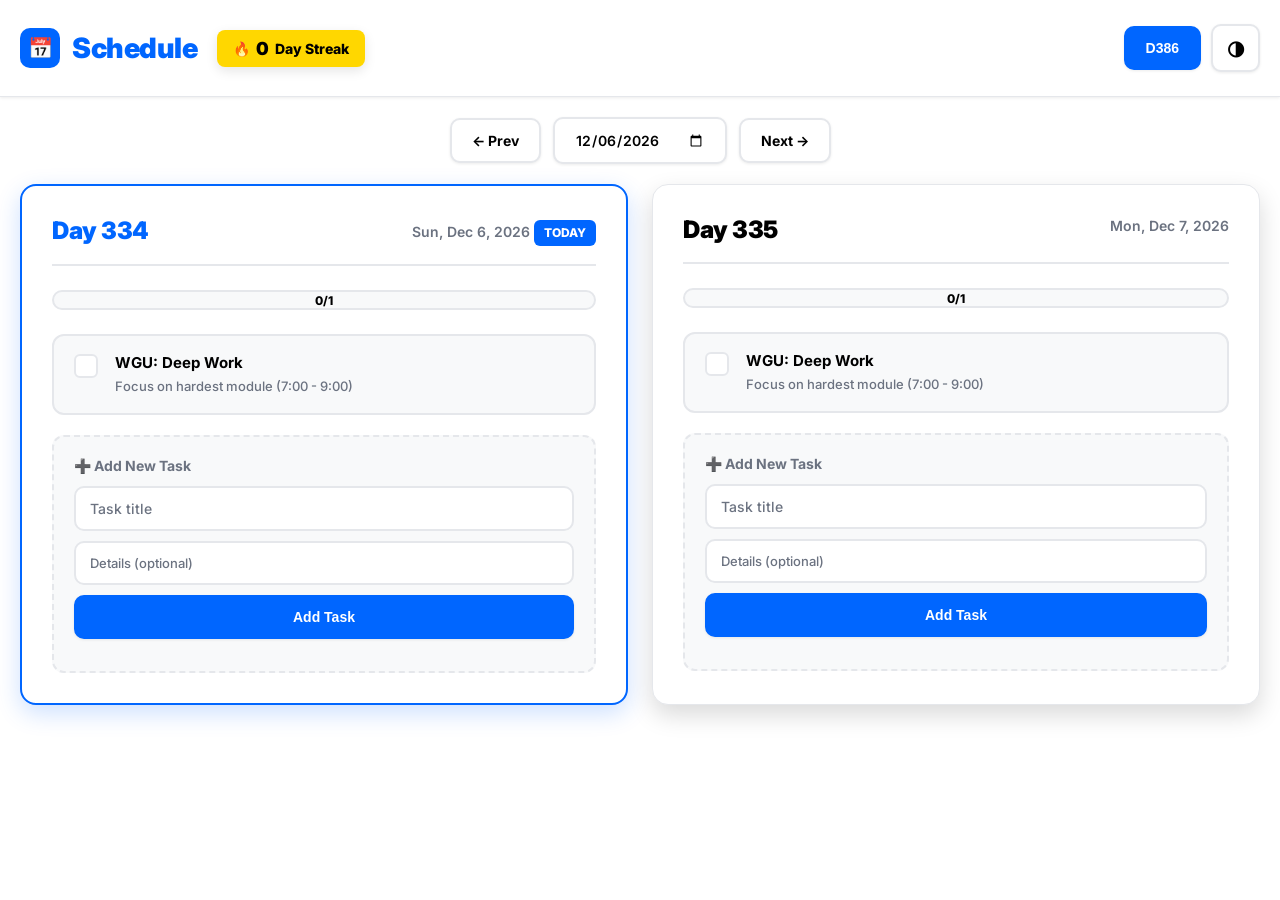
==== index.html @ bd4d993a "Add files via upload" ====
<!DOCTYPE html>
<html lang="en">

<head>
  <meta charset="UTF-8">
  <meta name="viewport" content="width=device-width, initial-scale=1.0">
  <title>Schedule</title>
  <link rel="preconnect" href="https://fonts.googleapis.com">
  <link rel="preconnect" href="https://fonts.gstatic.com" crossorigin>
  <link href="https://fonts.googleapis.com/css2?family=Inter:wght@400;500;600;700;800;900&display=swap"
    rel="stylesheet">

  <style>
    html {
      font-size: 62.5%;
      box-sizing: border-box;
    }

    *,
    *:before,
    *:after {
      box-sizing: inherit;
    }

    :root {
      --bg: #FFFFFF;
      --bg-subtle: #F8F9FA;
      --text: #000000;
      --text-light: #6B7280;
      --blue: #0066FF;
      --blue-dark: #0052CC;
      --yellow: #FFD700;
      --yellow-dark: #FFC700;
      --border: #E5E7EB;
      --shadow: 0 1px 3px rgba(0, 0, 0, 0.08);
      --shadow-md: 0 4px 12px rgba(0, 0, 0, 0.1);
      --shadow-lg: 0 10px 25px rgba(0, 0, 0, 0.15);
    }

    body.dark-mode {
      --bg: #0A0A0A;
      --bg-subtle: #1A1A1A;
      --text: #FFFFFF;
      --text-light: #9CA3AF;
      --border: #2D3748;
      --shadow: 0 1px 3px rgba(0, 0, 0, 0.3);
      --shadow-md: 0 4px 12px rgba(0, 0, 0, 0.4);
      --shadow-lg: 0 10px 25px rgba(0, 0, 0, 0.5);
    }

    body {
      font-family: 'Inter', -apple-system, BlinkMacSystemFont, sans-serif;
      background-color: var(--bg);
      color: var(--text);
      margin: 0;
      padding: 0;
      min-height: 100vh;
      transition: background-color 0.3s ease, color 0.3s ease;
      -webkit-font-smoothing: antialiased;
      -moz-osx-font-smoothing: grayscale;
    }

    /* HEADER SECTION */
    .header-section {
      background: var(--bg);
      border-bottom: 1px solid var(--border);
      padding: 2.4rem 2rem;
      box-shadow: var(--shadow);
      position: sticky;
      top: 0;
      z-index: 100;
      backdrop-filter: blur(10px);
      background-color: rgba(255, 255, 255, 0.95);
    }

    body.dark-mode .header-section {
      background-color: rgba(10, 10, 10, 0.95);
    }

    .header-container {
      max-width: 1400px;
      margin: 0 auto;
      display: flex;
      justify-content: space-between;
      align-items: center;
      gap: 2rem;
      flex-wrap: wrap;
    }

    .header-left {
      display: flex;
      align-items: center;
      gap: 2rem;
      flex: 1;
    }

    h1 {
      margin: 0;
      font-size: 2.8rem;
      font-weight: 900;
      letter-spacing: -0.5px;
      color: var(--blue);
      display: flex;
      align-items: center;
      gap: 1.2rem;
    }

    /* BUTTONS */
    .btn {
      background: var(--bg);
      border: 2px solid var(--border);
      color: var(--text);
      padding: 1.2rem 2rem;
      cursor: pointer;
      font-weight: 700;
      border-radius: 10px;
      transition: all 0.2s ease;
      font-size: 1.4rem;
      display: inline-flex;
      align-items: center;
      justify-content: center;
      gap: 0.8rem;
      white-space: nowrap;
      box-shadow: var(--shadow);
    }

    .btn:hover {
      background: var(--blue);
      color: #FFFFFF;
      border-color: var(--blue);
      transform: translateY(-1px);
      box-shadow: var(--shadow-md);
    }

    .btn:active {
      transform: translateY(0);
    }

    .btn-primary {
      background: var(--blue);
      color: #FFFFFF;
      border-color: var(--blue);
    }

    .btn-primary:hover {
      background: var(--blue-dark);
      border-color: var(--blue-dark);
    }

    .btn-icon {
      padding: 1.2rem 1.6rem;
      font-size: 1.8rem;
    }

    .title-icon {
      width: 4rem;
      height: 4rem;
      background: var(--blue);
      color: white;
      display: flex;
      align-items: center;
      justify-content: center;
      border-radius: 10px;
      font-size: 2rem;
    }

    .streak-badge {
      background: var(--yellow);
      color: #000000;
      padding: 0.8rem 1.6rem;
      font-weight: 800;
      font-size: 1.4rem;
      border-radius: 8px;
      box-shadow: var(--shadow-md);
      display: flex;
      align-items: center;
      gap: 0.6rem;
    }

    .streak-number {
      font-size: 1.8rem;
      font-weight: 900;
    }

    .header-actions {
      display: flex;
      gap: 1rem;
      align-items: center;
    }

    /* NAVIGATION BAR */
    .nav-bar {
      max-width: 1400px;
      margin: 0 auto;
      padding: 2rem;
      display: flex;
      gap: 1.2rem;
      align-items: center;
      justify-content: center;
      flex-wrap: wrap;
    }

    .nav-btn,
    .date-picker {
      background: var(--bg);
      border: 2px solid var(--border);
      color: var(--text);
      padding: 1.2rem 2rem;
      cursor: pointer;
      font-weight: 700;
      font-family: 'Inter', sans-serif;
      transition: all 0.2s ease;
      font-size: 1.4rem;
      border-radius: 10px;
      outline: none;
      box-shadow: var(--shadow);
    }

    .nav-btn:hover {
      background: var(--blue);
      color: white;
      border-color: var(--blue);
      transform: translateY(-1px);
      box-shadow: var(--shadow-md);
    }

    .nav-btn:active {
      transform: translateY(0);
    }

    .date-picker {
      min-width: 16rem;
      font-weight: 600;
    }

    .btn-today {
      display: none;
      background: var(--yellow);
      color: #000000;
      border-color: var(--yellow);
      font-weight: 800;
    }

    .btn-today:hover {
      background: var(--yellow-dark);
      border-color: var(--yellow-dark);
    }

    .btn-today.active {
      display: block;
    }

    .theme-toggle {
      background: var(--bg);
      border: 2px solid var(--border);
      color: var(--text);
      padding: 1rem 1.4rem;
      cursor: pointer;
      font-weight: 700;
      font-size: 2rem;
      border-radius: 10px;
      transition: all 0.2s ease;
      box-shadow: var(--shadow);
    }

    .theme-toggle:hover {
      background: var(--bg-subtle);
      transform: translateY(-1px);
      box-shadow: var(--shadow-md);
    }

    /* MAIN CONTAINER */
    .main-container {
      max-width: 1400px;
      margin: 0 auto;
      padding: 0 2rem 4rem;
    }

    .container {
      display: grid;
      grid-template-columns: repeat(auto-fit, minmax(480px, 1fr));
      gap: 2.4rem;
      width: 100%;
    }

    /* CARDS */
    .card {
      background: var(--bg);
      padding: 3rem;
      border: 1px solid var(--border);
      border-radius: 16px;
      box-shadow: var(--shadow-lg);
      transition: all 0.3s ease;
    }

    .card:hover {
      transform: translateY(-4px);
      box-shadow: 0 12px 32px rgba(0, 0, 0, 0.15);
    }

    .card.today-highlight {
      border: 2px solid var(--blue);
      box-shadow: 0 8px 24px rgba(0, 102, 255, 0.2);
    }

    /* CARD HEADER */
    .card-header {
      display: flex;
      justify-content: space-between;
      align-items: flex-start;
      margin-bottom: 2.4rem;
      padding-bottom: 1.8rem;
      border-bottom: 2px solid var(--border);
    }

    .day-label {
      font-size: 2.4rem;
      font-weight: 900;
      letter-spacing: -0.5px;
      color: var(--text);
    }

    .card.today-highlight .day-label {
      color: var(--blue);
    }

    .date-display {
      text-align: right;
      font-weight: 600;
      font-size: 1.4rem;
      color: var(--text-light);
      line-height: 1.5;
    }

    .today-badge {
      background: var(--blue);
      color: white;
      padding: 0.4rem 1rem;
      border-radius: 6px;
      font-size: 1.2rem;
      font-weight: 800;
      display: inline-block;
      margin-top: 0.4rem;
    }

    /* PROGRESS BAR */
    .progress-container {
      position: relative;
      border: 2px solid var(--border);
      height: 2rem;
      margin-bottom: 2.4rem;
      background: var(--bg-subtle);
      border-radius: 10px;
      overflow: hidden;
    }

    .progress-fill {
      height: 100%;
      background: linear-gradient(90deg, var(--blue), var(--blue-dark));
      transition: width 0.4s ease;
      position: relative;
    }

    .progress-text {
      position: absolute;
      top: 50%;
      left: 50%;
      transform: translate(-50%, -50%);
      font-size: 1.2rem;
      font-weight: 800;
      color: var(--text);
      z-index: 1;
      text-shadow: 0 1px 2px rgba(255, 255, 255, 0.5);
    }

    /* TASK LIST */
    .task-list {
      list-style: none;
      padding: 0;
      margin: 0 0 2rem 0;
    }

    .task-item {
      display: flex;
      align-items: flex-start;
      gap: 1.4rem;
      padding: 1.6rem;
      margin-bottom: 1rem;
      border: 2px solid var(--border);
      border-radius: 12px;
      background: var(--bg-subtle);
      transition: all 0.2s ease;
    }

    .task-item:hover {
      background: var(--bg);
      border-color: var(--blue);
      transform: translateX(4px);
    }

    .task-item.completed {
      opacity: 0.6;
    }

    .task-item.completed .task-title {
      text-decoration: line-through;
    }

    .task-item.completed .task-details {
      text-decoration: line-through;
    }

    /* CHECKBOX */
    .task-item input[type="checkbox"] {
      appearance: none;
      width: 2.4rem;
      height: 2.4rem;
      border: 2px solid var(--border);
      border-radius: 6px;
      margin-top: 0.2rem;
      display: flex;
      align-items: center;
      justify-content: center;
      cursor: pointer;
      flex-shrink: 0;
      background: var(--bg);
      transition: all 0.2s ease;
    }

    .task-item input[type="checkbox"]:hover {
      border-color: var(--blue);
    }

    .task-item input[type="checkbox"]:checked {
      background: var(--blue);
      border-color: var(--blue);
    }

    .task-item input[type="checkbox"]:checked::after {
      content: '✓';
      font-size: 1.6rem;
      color: white;
      font-weight: 900;
    }

    /* TASK CONTENT */
    .task-content {
      flex-grow: 1;
      min-width: 0;
    }

    .task-title {
      font-weight: 700;
      font-size: 1.5rem;
      margin-bottom: 0.4rem;
      color: var(--text);
      line-height: 1.4;
    }

    .task-details {
      font-weight: 500;
      font-size: 1.3rem;
      color: var(--text-light);
      line-height: 1.5;
    }

    /* DELETE BUTTON */
    .btn-delete {
      background: transparent;
      border: none;
      color: var(--text-light);
      font-weight: 700;
      font-size: 1.6rem;
      cursor: pointer;
      padding: 0.4rem 0.8rem;
      opacity: 0;
      transition: all 0.2s ease;
      border-radius: 6px;
      flex-shrink: 0;
    }

    .task-item:hover .btn-delete {
      opacity: 1;
    }

    .btn-delete:hover {
      background: rgba(239, 68, 68, 0.1);
      color: #EF4444;
    }

    /* ADD TASK FORM */
    .add-task-section {
      padding: 2rem;
      border: 2px dashed var(--border);
      border-radius: 12px;
      background: var(--bg-subtle);
    }

    .add-task-title {
      font-size: 1.4rem;
      font-weight: 700;
      color: var(--text-light);
      margin-bottom: 1.2rem;
      display: flex;
      align-items: center;
      gap: 0.8rem;
    }

    .input-group {
      display: flex;
      flex-direction: column;
      gap: 1rem;
      margin-bottom: 1.2rem;
    }

    .input-bold {
      padding: 1.2rem 1.4rem;
      border: 2px solid var(--border);
      font-family: 'Inter', sans-serif;
      font-weight: 600;
      font-size: 1.4rem;
      outline: none;
      background: var(--bg);
      color: var(--text);
      border-radius: 10px;
      transition: all 0.2s ease;
    }

    .input-bold::placeholder {
      color: var(--text-light);
      font-weight: 500;
    }

    .input-bold:focus {
      border-color: var(--blue);
      box-shadow: 0 0 0 3px rgba(0, 102, 255, 0.1);
    }

    .input-details {
      font-size: 1.3rem;
    }

    .btn-add {
      background: var(--blue);
      color: white;
      border: 2px solid var(--blue);
      padding: 1.2rem;
      font-weight: 800;
      cursor: pointer;
      font-size: 1.4rem;
      border-radius: 10px;
      transition: all 0.2s ease;
      box-shadow: var(--shadow);
    }

    .btn-add:hover {
      background: var(--blue-dark);
      border-color: var(--blue-dark);
      transform: translateY(-1px);
      box-shadow: var(--shadow-md);
    }

    .btn-add:active {
      transform: translateY(0);
    }

    /* EMPTY STATE */
    .empty-state {
      text-align: center;
      padding: 3rem 2rem;
      color: var(--text-light);
    }

    .empty-icon {
      font-size: 4rem;
      margin-bottom: 1rem;
      opacity: 0.5;
    }

    .empty-text {
      font-size: 1.5rem;
      font-weight: 600;
    }

    /* RESPONSIVE */
    @media (max-width: 1024px) {
      .container {
        grid-template-columns: 1fr;
      }
    }

    @media (max-width: 768px) {
      h1 {
        font-size: 2.2rem;
      }

      .title-icon {
        width: 3.4rem;
        height: 3.4rem;
        font-size: 1.7rem;
      }

      .header-container {
        flex-direction: column;
        align-items: stretch;
      }

      .header-left {
        justify-content: space-between;
      }

      .header-actions {
        width: 100%;
        justify-content: flex-end;
      }

      .streak-badge {
        font-size: 1.2rem;
        padding: 0.6rem 1.2rem;
      }

      .card {
        padding: 2.4rem;
      }

      .day-label {
        font-size: 2rem;
      }

      .date-display {
        font-size: 1.3rem;
      }
    }

    @media (max-width: 540px) {
      .container {
        grid-template-columns: 1fr;
      }

      .nav-bar {
        flex-wrap: wrap;
      }

      .date-picker {
        order: -1;
        width: 100%;
      }
    }

    /* Animation */
    @keyframes fadeIn {
      from {
        opacity: 0;
        transform: translateY(10px);
      }

      to {
        opacity: 1;
        transform: translateY(0);
      }
    }

    .card {
      animation: fadeIn 0.3s ease;
    }
  </style>
</head>

<body>
  <div class="header-section">
    <div class="header-container">
      <div class="header-left">
        <h1>
          <span class="title-icon">📅</span>
          Schedule
        </h1>
        <div class="streak-badge">
          <span>🔥</span>
          <span class="streak-number" id="streakBadge">0</span>
          <span>Day Streak</span>
        </div>
      </div>
      <div class="header-actions">
        <button class="btn btn-primary" onclick="window.location.href='d386.html'">
          D386
        </button>
        <button class="theme-toggle" onclick="toggleTheme()" id="themeBtn">◑</button>
      </div>
    </div>
  </div>

  <div class="nav-bar">
    <button class="nav-btn" onclick="changeDate(-1)">← Prev</button>
    <input type="date" id="datePicker" class="date-picker" onchange="jumpToDate()">
    <button class="nav-btn" onclick="changeDate(1)">Next →</button>
    <button class="nav-btn btn-today" id="btnToday" onclick="resetToToday()">Today</button>
  </div>

  <div class="main-container">
    <div class="container" id="app"></div>
  </div>

  <script>
    // --- CONFIGURATION ---
    const START_DATE = new Date("2026-01-07T00:00:00");
    let VIEW_DATE = new Date();

    // --- THEME LOGIC ---
    function toggleTheme() {
      document.body.classList.toggle('dark-mode');
      const isDark = document.body.classList.contains('dark-mode');
      localStorage.setItem('theme', isDark ? 'dark' : 'light');
    }

    if (localStorage.getItem('theme') === 'dark') {
      document.body.classList.add('dark-mode');
    }

    // --- TEMPLATE ---
    const BASE_TEMPLATE = [
      { title: "WGU: Deep Work", details: "Focus on hardest module (7:00 - 9:00)", done: false },
    ];

    // --- HELPERS ---
    function formatDateKey(date) {
      return date.toISOString().split('T')[0];
    }

    function formatDateDisplay(date) {
      return date.toLocaleDateString('en-US', {
        weekday: 'short',
        month: 'short',
        day: 'numeric',
        year: 'numeric'
      });
    }

    function getDayNumber(date) {
      const d1 = new Date(date);
      d1.setHours(0, 0, 0, 0);
      const d2 = new Date(START_DATE);
      d2.setHours(0, 0, 0, 0);
      return Math.floor((d1 - d2) / (1000 * 60 * 60 * 24)) + 1;
    }

    function getStorageKey(dateStr) {
      return `schedule_v17_${dateStr}`;
    }

    // --- CORE LOGIC ---
    function loadTasks(date) {
      const dateStr = formatDateKey(date);
      const saved = localStorage.getItem(getStorageKey(dateStr));
      if (saved) return JSON.parse(saved);
      return JSON.parse(JSON.stringify(BASE_TEMPLATE));
    }

    function saveTasks(date, tasks) {
      const dateStr = formatDateKey(date);
      localStorage.setItem(getStorageKey(dateStr), JSON.stringify(tasks));
      render();
    }

    // --- TASK FUNCTIONS ---
    function toggleTask(dateUnix, index) {
      const date = new Date(dateUnix);
      const tasks = loadTasks(date);
      tasks[index].done = !tasks[index].done;
      saveTasks(date, tasks);
    }

    function addTask(dateUnix, inputIdTitle, inputIdDetails) {
      const titleVal = document.getElementById(inputIdTitle).value;
      const detailsVal = document.getElementById(inputIdDetails).value;

      if (!titleVal.trim()) {
        alert("Task title is required");
        return;
      }

      const date = new Date(dateUnix);
      const tasks = loadTasks(date);
      tasks.push({ title: titleVal, details: detailsVal, done: false });
      saveTasks(date, tasks);

      document.getElementById(inputIdTitle).value = '';
      document.getElementById(inputIdDetails).value = '';
    }

    function deleteTask(dateUnix, index) {
      if (!confirm('Delete this task?')) return;
      const date = new Date(dateUnix);
      const tasks = loadTasks(date);
      tasks.splice(index, 1);
      saveTasks(date, tasks);
    }

    // --- RENDER ---
    function renderCard(date) {
      const realToday = new Date();
      const dateKey = formatDateKey(date);
      const isRealToday = dateKey === formatDateKey(realToday);
      const dayNum = getDayNumber(date);
      const unix = date.getTime();

      const tasks = loadTasks(date);
      const total = tasks.length;
      const completed = tasks.filter(t => t.done).length;
      const progress = total === 0 ? 0 : Math.round((completed / total) * 100);

      let label = dayNum > 0 ? `Day ${dayNum}` : "Prep";
      let highlightClass = isRealToday ? "today-highlight" : "";

      const inputIdTitle = `title-${unix}`;
      const inputIdDetails = `details-${unix}`;

      let html = `
        <div class="card ${highlightClass}">
          <div class="card-header">
            <div class="day-label">${label}</div>
            <div class="date-display">
              ${formatDateDisplay(date)}
              ${isRealToday ? '<div class="today-badge">TODAY</div>' : ''}
            </div>
          </div>
          
          <div class="progress-container">
            <div class="progress-fill" style="width:${progress}%;"></div>
            <div class="progress-text">${completed}/${total}</div>
          </div>

          <ul class="task-list">
      `;

      if (tasks.length === 0) {
        html += `
          <div class="empty-state">
            <div class="empty-icon">📝</div>
            <div class="empty-text">No tasks yet</div>
          </div>
        `;
      } else {
        tasks.forEach((task, index) => {
          html += `
            <li class="task-item ${task.done ? 'completed' : ''}">
              <input type="checkbox" ${task.done ? 'checked' : ''} onchange="toggleTask(${unix}, ${index})">
              <div class="task-content">
                <div class="task-title">${task.title}</div>
                ${task.details ? `<div class="task-details">${task.details}</div>` : ''}
              </div>
              <button class="btn-delete" onclick="deleteTask(${unix}, ${index})">×</button>
            </li>
          `;
        });
      }

      html += `
          </ul>
          
          <div class="add-task-section">
            <div class="add-task-title">➕ Add New Task</div>
            <div class="input-group">
              <input type="text" id="${inputIdTitle}" class="input-bold" placeholder="Task title" />
              <input type="text" id="${inputIdDetails}" class="input-bold input-details" placeholder="Details (optional)" />
              <button class="btn-add" onclick="addTask(${unix}, '${inputIdTitle}', '${inputIdDetails}')">Add Task</button>
            </div>
          </div>
        </div>
      `;

      return html;
    }

    function render() {
      const app = document.getElementById('app');
      const day1 = new Date(VIEW_DATE);
      const day2 = new Date(VIEW_DATE);
      day2.setDate(day2.getDate() + 1);

      app.innerHTML = renderCard(day1) + renderCard(day2);

      // Streak Logic
      let streak = 0;
      let d = new Date();
      d.setDate(d.getDate() - 1);

      for (let i = 0; i < 365; i++) {
        let t = JSON.parse(localStorage.getItem(getStorageKey(formatDateKey(d))) || "[]");
        if (t.some(x => x.done)) {
          streak++;
          d.setDate(d.getDate() - 1);
        } else break;
      }

      document.getElementById('streakBadge').innerText = streak;

      // Nav Sync
      document.getElementById('datePicker').value = formatDateKey(VIEW_DATE);
      const btn = document.getElementById('btnToday');
      if (formatDateKey(new Date()) === formatDateKey(VIEW_DATE)) {
        btn.classList.remove('active');
      } else {
        btn.classList.add('active');
      }
    }

    // --- NAVIGATION ---
    function changeDate(d) {
      VIEW_DATE.setDate(VIEW_DATE.getDate() + d);
      render();
    }

    function jumpToDate() {
      if (document.getElementById('datePicker').value) {
        VIEW_DATE = new Date(document.getElementById('datePicker').value);
        const offset = VIEW_DATE.getTimezoneOffset() * 60000;
        VIEW_DATE = new Date(VIEW_DATE.getTime() + offset);
        render();
      }
    }

    function resetToToday() {
      VIEW_DATE = new Date();
      render();
    }

    // Initialize
    render();
  </script>
</body>

</html>
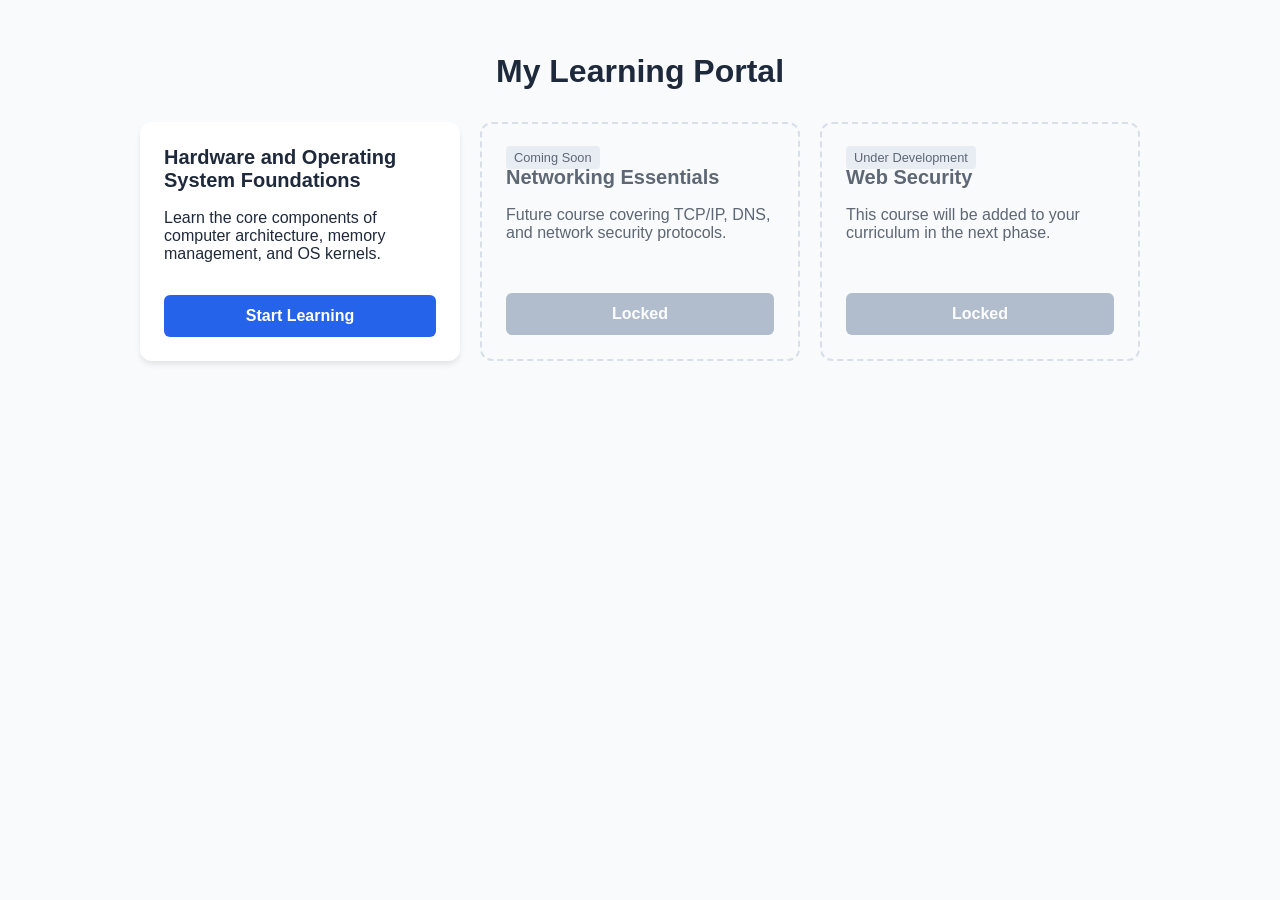
==== commit 1a26fef2: "Add files via upload" ====
--- a/index.html
+++ b/index.html
@@ -4,929 +4,127 @@
 <head>
   <meta charset="UTF-8">
   <meta name="viewport" content="width=device-width, initial-scale=1.0">
-  <title>Schedule</title>
-  <link rel="preconnect" href="https://fonts.googleapis.com">
-  <link rel="preconnect" href="https://fonts.gstatic.com" crossorigin>
-  <link href="https://fonts.googleapis.com/css2?family=Inter:wght@400;500;600;700;800;900&display=swap"
-    rel="stylesheet">
-
+  <title>Course Dashboard</title>
   <style>
-    html {
-      font-size: 62.5%;
-      box-sizing: border-box;
-    }
-
-    *,
-    *:before,
-    *:after {
-      box-sizing: inherit;
-    }
-
     :root {
-      --bg: #FFFFFF;
-      --bg-subtle: #F8F9FA;
-      --text: #000000;
-      --text-light: #6B7280;
-      --blue: #0066FF;
-      --blue-dark: #0052CC;
-      --yellow: #FFD700;
-      --yellow-dark: #FFC700;
-      --border: #E5E7EB;
-      --shadow: 0 1px 3px rgba(0, 0, 0, 0.08);
-      --shadow-md: 0 4px 12px rgba(0, 0, 0, 0.1);
-      --shadow-lg: 0 10px 25px rgba(0, 0, 0, 0.15);
-    }
-
-    body.dark-mode {
-      --bg: #0A0A0A;
-      --bg-subtle: #1A1A1A;
-      --text: #FFFFFF;
-      --text-light: #9CA3AF;
-      --border: #2D3748;
-      --shadow: 0 1px 3px rgba(0, 0, 0, 0.3);
-      --shadow-md: 0 4px 12px rgba(0, 0, 0, 0.4);
-      --shadow-lg: 0 10px 25px rgba(0, 0, 0, 0.5);
+      --primary-color: #2563eb;
+      --bg-color: #f8fafc;
+      --text-color: #1e293b;
     }
 
     body {
-      font-family: 'Inter', -apple-system, BlinkMacSystemFont, sans-serif;
-      background-color: var(--bg);
-      color: var(--text);
+      font-family: 'Segoe UI', Tahoma, Geneva, Verdana, sans-serif;
+      background-color: var(--bg-color);
+      color: var(--text-color);
       margin: 0;
-      padding: 0;
-      min-height: 100vh;
-      transition: background-color 0.3s ease, color 0.3s ease;
-      -webkit-font-smoothing: antialiased;
-      -moz-osx-font-smoothing: grayscale;
-    }
-
-    /* HEADER SECTION */
-    .header-section {
-      background: var(--bg);
-      border-bottom: 1px solid var(--border);
-      padding: 2.4rem 2rem;
-      box-shadow: var(--shadow);
-      position: sticky;
-      top: 0;
-      z-index: 100;
-      backdrop-filter: blur(10px);
-      background-color: rgba(255, 255, 255, 0.95);
-    }
-
-    body.dark-mode .header-section {
-      background-color: rgba(10, 10, 10, 0.95);
-    }
-
-    .header-container {
-      max-width: 1400px;
-      margin: 0 auto;
       display: flex;
-      justify-content: space-between;
+      flex-direction: column;
       align-items: center;
-      gap: 2rem;
-      flex-wrap: wrap;
-    }
-
-    .header-left {
-      display: flex;
-      align-items: center;
-      gap: 2rem;
-      flex: 1;
+      padding: 2rem;
     }
 
     h1 {
-      margin: 0;
-      font-size: 2.8rem;
-      font-weight: 900;
-      letter-spacing: -0.5px;
-      color: var(--blue);
-      display: flex;
-      align-items: center;
-      gap: 1.2rem;
+      margin-bottom: 2rem;
     }
 
-    /* BUTTONS */
+    .course-grid {
+      display: grid;
+      grid-template-columns: repeat(auto-fit, minmax(300px, 1fr));
+      gap: 20px;
+      max-width: 1000px;
+      width: 100%;
+    }
+
+    .card {
+      background: white;
+      padding: 1.5rem;
+      border-radius: 12px;
+      box-shadow: 0 4px 6px -1px rgba(0, 0, 0, 0.1);
+      transition: transform 0.2s;
+      display: flex;
+      flex-direction: column;
+      justify-content: space-between;
+    }
+
+    .card:hover {
+      transform: translateY(-5px);
+    }
+
+    .card h2 {
+      margin-top: 0;
+      font-size: 1.25rem;
+    }
+
     .btn {
-      background: var(--bg);
-      border: 2px solid var(--border);
-      color: var(--text);
-      padding: 1.2rem 2rem;
-      cursor: pointer;
-      font-weight: 700;
-      border-radius: 10px;
-      transition: all 0.2s ease;
-      font-size: 1.4rem;
-      display: inline-flex;
-      align-items: center;
-      justify-content: center;
-      gap: 0.8rem;
-      white-space: nowrap;
-      box-shadow: var(--shadow);
+      display: inline-block;
+      background-color: var(--primary-color);
+      color: white;
+      padding: 0.75rem 1rem;
+      text-decoration: none;
+      border-radius: 6px;
+      text-align: center;
+      font-weight: bold;
+      margin-top: 1rem;
     }
 
     .btn:hover {
-      background: var(--blue);
-      color: #FFFFFF;
-      border-color: var(--blue);
-      transform: translateY(-1px);
-      box-shadow: var(--shadow-md);
+      background-color: #1d4ed8;
     }
 
-    .btn:active {
-      transform: translateY(0);
+    /* Styles for future placeholder courses */
+    .placeholder {
+      border: 2px dashed #cbd5e1;
+      background: transparent;
+      box-shadow: none;
+      opacity: 0.7;
     }
 
-    .btn-primary {
-      background: var(--blue);
-      color: #FFFFFF;
-      border-color: var(--blue);
+    .placeholder:hover {
+      transform: none;
     }
 
-    .btn-primary:hover {
-      background: var(--blue-dark);
-      border-color: var(--blue-dark);
-    }
-
-    .btn-icon {
-      padding: 1.2rem 1.6rem;
-      font-size: 1.8rem;
-    }
-
-    .title-icon {
-      width: 4rem;
-      height: 4rem;
-      background: var(--blue);
-      color: white;
-      display: flex;
-      align-items: center;
-      justify-content: center;
-      border-radius: 10px;
-      font-size: 2rem;
-    }
-
-    .streak-badge {
-      background: var(--yellow);
-      color: #000000;
-      padding: 0.8rem 1.6rem;
-      font-weight: 800;
-      font-size: 1.4rem;
-      border-radius: 8px;
-      box-shadow: var(--shadow-md);
-      display: flex;
-      align-items: center;
-      gap: 0.6rem;
-    }
-
-    .streak-number {
-      font-size: 1.8rem;
-      font-weight: 900;
-    }
-
-    .header-actions {
-      display: flex;
-      gap: 1rem;
-      align-items: center;
-    }
-
-    /* NAVIGATION BAR */
-    .nav-bar {
-      max-width: 1400px;
-      margin: 0 auto;
-      padding: 2rem;
-      display: flex;
-      gap: 1.2rem;
-      align-items: center;
-      justify-content: center;
-      flex-wrap: wrap;
-    }
-
-    .nav-btn,
-    .date-picker {
-      background: var(--bg);
-      border: 2px solid var(--border);
-      color: var(--text);
-      padding: 1.2rem 2rem;
-      cursor: pointer;
-      font-weight: 700;
-      font-family: 'Inter', sans-serif;
-      transition: all 0.2s ease;
-      font-size: 1.4rem;
-      border-radius: 10px;
-      outline: none;
-      box-shadow: var(--shadow);
-    }
-
-    .nav-btn:hover {
-      background: var(--blue);
-      color: white;
-      border-color: var(--blue);
-      transform: translateY(-1px);
-      box-shadow: var(--shadow-md);
-    }
-
-    .nav-btn:active {
-      transform: translateY(0);
-    }
-
-    .date-picker {
-      min-width: 16rem;
-      font-weight: 600;
-    }
-
-    .btn-today {
-      display: none;
-      background: var(--yellow);
-      color: #000000;
-      border-color: var(--yellow);
-      font-weight: 800;
-    }
-
-    .btn-today:hover {
-      background: var(--yellow-dark);
-      border-color: var(--yellow-dark);
-    }
-
-    .btn-today.active {
-      display: block;
-    }
-
-    .theme-toggle {
-      background: var(--bg);
-      border: 2px solid var(--border);
-      color: var(--text);
-      padding: 1rem 1.4rem;
-      cursor: pointer;
-      font-weight: 700;
-      font-size: 2rem;
-      border-radius: 10px;
-      transition: all 0.2s ease;
-      box-shadow: var(--shadow);
-    }
-
-    .theme-toggle:hover {
-      background: var(--bg-subtle);
-      transform: translateY(-1px);
-      box-shadow: var(--shadow-md);
-    }
-
-    /* MAIN CONTAINER */
-    .main-container {
-      max-width: 1400px;
-      margin: 0 auto;
-      padding: 0 2rem 4rem;
-    }
-
-    .container {
-      display: grid;
-      grid-template-columns: repeat(auto-fit, minmax(480px, 1fr));
-      gap: 2.4rem;
-      width: 100%;
-    }
-
-    /* CARDS */
-    .card {
-      background: var(--bg);
-      padding: 3rem;
-      border: 1px solid var(--border);
-      border-radius: 16px;
-      box-shadow: var(--shadow-lg);
-      transition: all 0.3s ease;
-    }
-
-    .card:hover {
-      transform: translateY(-4px);
-      box-shadow: 0 12px 32px rgba(0, 0, 0, 0.15);
-    }
-
-    .card.today-highlight {
-      border: 2px solid var(--blue);
-      box-shadow: 0 8px 24px rgba(0, 102, 255, 0.2);
-    }
-
-    /* CARD HEADER */
-    .card-header {
-      display: flex;
-      justify-content: space-between;
-      align-items: flex-start;
-      margin-bottom: 2.4rem;
-      padding-bottom: 1.8rem;
-      border-bottom: 2px solid var(--border);
-    }
-
-    .day-label {
-      font-size: 2.4rem;
-      font-weight: 900;
-      letter-spacing: -0.5px;
-      color: var(--text);
-    }
-
-    .card.today-highlight .day-label {
-      color: var(--blue);
-    }
-
-    .date-display {
-      text-align: right;
-      font-weight: 600;
-      font-size: 1.4rem;
-      color: var(--text-light);
-      line-height: 1.5;
-    }
-
-    .today-badge {
-      background: var(--blue);
-      color: white;
-      padding: 0.4rem 1rem;
-      border-radius: 6px;
-      font-size: 1.2rem;
-      font-weight: 800;
-      display: inline-block;
-      margin-top: 0.4rem;
-    }
-
-    /* PROGRESS BAR */
-    .progress-container {
-      position: relative;
-      border: 2px solid var(--border);
-      height: 2rem;
-      margin-bottom: 2.4rem;
-      background: var(--bg-subtle);
-      border-radius: 10px;
-      overflow: hidden;
-    }
-
-    .progress-fill {
-      height: 100%;
-      background: linear-gradient(90deg, var(--blue), var(--blue-dark));
-      transition: width 0.4s ease;
-      position: relative;
-    }
-
-    .progress-text {
-      position: absolute;
-      top: 50%;
-      left: 50%;
-      transform: translate(-50%, -50%);
-      font-size: 1.2rem;
-      font-weight: 800;
-      color: var(--text);
-      z-index: 1;
-      text-shadow: 0 1px 2px rgba(255, 255, 255, 0.5);
-    }
-
-    /* TASK LIST */
-    .task-list {
-      list-style: none;
-      padding: 0;
-      margin: 0 0 2rem 0;
-    }
-
-    .task-item {
-      display: flex;
-      align-items: flex-start;
-      gap: 1.4rem;
-      padding: 1.6rem;
-      margin-bottom: 1rem;
-      border: 2px solid var(--border);
-      border-radius: 12px;
-      background: var(--bg-subtle);
-      transition: all 0.2s ease;
-    }
-
-    .task-item:hover {
-      background: var(--bg);
-      border-color: var(--blue);
-      transform: translateX(4px);
-    }
-
-    .task-item.completed {
-      opacity: 0.6;
-    }
-
-    .task-item.completed .task-title {
-      text-decoration: line-through;
-    }
-
-    .task-item.completed .task-details {
-      text-decoration: line-through;
-    }
-
-    /* CHECKBOX */
-    .task-item input[type="checkbox"] {
-      appearance: none;
-      width: 2.4rem;
-      height: 2.4rem;
-      border: 2px solid var(--border);
-      border-radius: 6px;
-      margin-top: 0.2rem;
-      display: flex;
-      align-items: center;
-      justify-content: center;
-      cursor: pointer;
-      flex-shrink: 0;
-      background: var(--bg);
-      transition: all 0.2s ease;
-    }
-
-    .task-item input[type="checkbox"]:hover {
-      border-color: var(--blue);
-    }
-
-    .task-item input[type="checkbox"]:checked {
-      background: var(--blue);
-      border-color: var(--blue);
-    }
-
-    .task-item input[type="checkbox"]:checked::after {
-      content: '✓';
-      font-size: 1.6rem;
-      color: white;
-      font-weight: 900;
-    }
-
-    /* TASK CONTENT */
-    .task-content {
-      flex-grow: 1;
-      min-width: 0;
-    }
-
-    .task-title {
-      font-weight: 700;
-      font-size: 1.5rem;
-      margin-bottom: 0.4rem;
-      color: var(--text);
-      line-height: 1.4;
-    }
-
-    .task-details {
-      font-weight: 500;
-      font-size: 1.3rem;
-      color: var(--text-light);
-      line-height: 1.5;
-    }
-
-    /* DELETE BUTTON */
-    .btn-delete {
-      background: transparent;
-      border: none;
-      color: var(--text-light);
-      font-weight: 700;
-      font-size: 1.6rem;
-      cursor: pointer;
-      padding: 0.4rem 0.8rem;
-      opacity: 0;
-      transition: all 0.2s ease;
-      border-radius: 6px;
-      flex-shrink: 0;
-    }
-
-    .task-item:hover .btn-delete {
-      opacity: 1;
-    }
-
-    .btn-delete:hover {
-      background: rgba(239, 68, 68, 0.1);
-      color: #EF4444;
-    }
-
-    /* ADD TASK FORM */
-    .add-task-section {
-      padding: 2rem;
-      border: 2px dashed var(--border);
-      border-radius: 12px;
-      background: var(--bg-subtle);
-    }
-
-    .add-task-title {
-      font-size: 1.4rem;
-      font-weight: 700;
-      color: var(--text-light);
-      margin-bottom: 1.2rem;
-      display: flex;
-      align-items: center;
-      gap: 0.8rem;
-    }
-
-    .input-group {
-      display: flex;
-      flex-direction: column;
-      gap: 1rem;
-      margin-bottom: 1.2rem;
-    }
-
-    .input-bold {
-      padding: 1.2rem 1.4rem;
-      border: 2px solid var(--border);
-      font-family: 'Inter', sans-serif;
-      font-weight: 600;
-      font-size: 1.4rem;
-      outline: none;
-      background: var(--bg);
-      color: var(--text);
-      border-radius: 10px;
-      transition: all 0.2s ease;
-    }
-
-    .input-bold::placeholder {
-      color: var(--text-light);
-      font-weight: 500;
-    }
-
-    .input-bold:focus {
-      border-color: var(--blue);
-      box-shadow: 0 0 0 3px rgba(0, 102, 255, 0.1);
-    }
-
-    .input-details {
-      font-size: 1.3rem;
-    }
-
-    .btn-add {
-      background: var(--blue);
-      color: white;
-      border: 2px solid var(--blue);
-      padding: 1.2rem;
-      font-weight: 800;
-      cursor: pointer;
-      font-size: 1.4rem;
-      border-radius: 10px;
-      transition: all 0.2s ease;
-      box-shadow: var(--shadow);
-    }
-
-    .btn-add:hover {
-      background: var(--blue-dark);
-      border-color: var(--blue-dark);
-      transform: translateY(-1px);
-      box-shadow: var(--shadow-md);
-    }
-
-    .btn-add:active {
-      transform: translateY(0);
-    }
-
-    /* EMPTY STATE */
-    .empty-state {
-      text-align: center;
-      padding: 3rem 2rem;
-      color: var(--text-light);
-    }
-
-    .empty-icon {
-      font-size: 4rem;
-      margin-bottom: 1rem;
-      opacity: 0.5;
-    }
-
-    .empty-text {
-      font-size: 1.5rem;
-      font-weight: 600;
-    }
-
-    /* RESPONSIVE */
-    @media (max-width: 1024px) {
-      .container {
-        grid-template-columns: 1fr;
-      }
-    }
-
-    @media (max-width: 768px) {
-      h1 {
-        font-size: 2.2rem;
-      }
-
-      .title-icon {
-        width: 3.4rem;
-        height: 3.4rem;
-        font-size: 1.7rem;
-      }
-
-      .header-container {
-        flex-direction: column;
-        align-items: stretch;
-      }
-
-      .header-left {
-        justify-content: space-between;
-      }
-
-      .header-actions {
-        width: 100%;
-        justify-content: flex-end;
-      }
-
-      .streak-badge {
-        font-size: 1.2rem;
-        padding: 0.6rem 1.2rem;
-      }
-
-      .card {
-        padding: 2.4rem;
-      }
-
-      .day-label {
-        font-size: 2rem;
-      }
-
-      .date-display {
-        font-size: 1.3rem;
-      }
-    }
-
-    @media (max-width: 540px) {
-      .container {
-        grid-template-columns: 1fr;
-      }
-
-      .nav-bar {
-        flex-wrap: wrap;
-      }
-
-      .date-picker {
-        order: -1;
-        width: 100%;
-      }
-    }
-
-    /* Animation */
-    @keyframes fadeIn {
-      from {
-        opacity: 0;
-        transform: translateY(10px);
-      }
-
-      to {
-        opacity: 1;
-        transform: translateY(0);
-      }
-    }
-
-    .card {
-      animation: fadeIn 0.3s ease;
+    .coming-soon-tag {
+      font-size: 0.8rem;
+      background: #e2e8f0;
+      padding: 4px 8px;
+      border-radius: 4px;
+      width: fit-content;
     }
   </style>
 </head>
 
 <body>
-  <div class="header-section">
-    <div class="header-container">
-      <div class="header-left">
-        <h1>
-          <span class="title-icon">📅</span>
-          Schedule
-        </h1>
-        <div class="streak-badge">
-          <span>🔥</span>
-          <span class="streak-number" id="streakBadge">0</span>
-          <span>Day Streak</span>
-        </div>
+
+  <h1>My Learning Portal</h1>
+
+  <div class="course-grid">
+    <div class="card">
+      <div>
+        <h2>Hardware and Operating System Foundations</h2>
+        <p>Learn the core components of computer architecture, memory management, and OS kernels.</p>
       </div>
-      <div class="header-actions">
-        <button class="btn btn-primary" onclick="window.location.href='d386.html'">
-          D386
-        </button>
-        <button class="theme-toggle" onclick="toggleTheme()" id="themeBtn">◑</button>
+      <a href="data1.html" class="btn">Start Learning</a>
+    </div>
+
+    <div class="card placeholder">
+      <div>
+        <span class="coming-soon-tag">Coming Soon</span>
+        <h2>Networking Essentials</h2>
+        <p>Future course covering TCP/IP, DNS, and network security protocols.</p>
       </div>
+      <a href="#" class="btn" style="background-color: #94a3b8; cursor: not-allowed;">Locked</a>
+    </div>
+
+    <div class="card placeholder">
+      <div>
+        <span class="coming-soon-tag">Under Development</span>
+        <h2>Web Security</h2>
+        <p>This course will be added to your curriculum in the next phase.</p>
+      </div>
+      <a href="#" class="btn" style="background-color: #94a3b8; cursor: not-allowed;">Locked</a>
     </div>
   </div>
 
-  <div class="nav-bar">
-    <button class="nav-btn" onclick="changeDate(-1)">← Prev</button>
-    <input type="date" id="datePicker" class="date-picker" onchange="jumpToDate()">
-    <button class="nav-btn" onclick="changeDate(1)">Next →</button>
-    <button class="nav-btn btn-today" id="btnToday" onclick="resetToToday()">Today</button>
-  </div>
-
-  <div class="main-container">
-    <div class="container" id="app"></div>
-  </div>
-
-  <script>
-    // --- CONFIGURATION ---
-    const START_DATE = new Date("2026-01-07T00:00:00");
-    let VIEW_DATE = new Date();
-
-    // --- THEME LOGIC ---
-    function toggleTheme() {
-      document.body.classList.toggle('dark-mode');
-      const isDark = document.body.classList.contains('dark-mode');
-      localStorage.setItem('theme', isDark ? 'dark' : 'light');
-    }
-
-    if (localStorage.getItem('theme') === 'dark') {
-      document.body.classList.add('dark-mode');
-    }
-
-    // --- TEMPLATE ---
-    const BASE_TEMPLATE = [
-      { title: "WGU: Deep Work", details: "Focus on hardest module (7:00 - 9:00)", done: false },
-    ];
-
-    // --- HELPERS ---
-    function formatDateKey(date) {
-      return date.toISOString().split('T')[0];
-    }
-
-    function formatDateDisplay(date) {
-      return date.toLocaleDateString('en-US', {
-        weekday: 'short',
-        month: 'short',
-        day: 'numeric',
-        year: 'numeric'
-      });
-    }
-
-    function getDayNumber(date) {
-      const d1 = new Date(date);
-      d1.setHours(0, 0, 0, 0);
-      const d2 = new Date(START_DATE);
-      d2.setHours(0, 0, 0, 0);
-      return Math.floor((d1 - d2) / (1000 * 60 * 60 * 24)) + 1;
-    }
-
-    function getStorageKey(dateStr) {
-      return `schedule_v17_${dateStr}`;
-    }
-
-    // --- CORE LOGIC ---
-    function loadTasks(date) {
-      const dateStr = formatDateKey(date);
-      const saved = localStorage.getItem(getStorageKey(dateStr));
-      if (saved) return JSON.parse(saved);
-      return JSON.parse(JSON.stringify(BASE_TEMPLATE));
-    }
-
-    function saveTasks(date, tasks) {
-      const dateStr = formatDateKey(date);
-      localStorage.setItem(getStorageKey(dateStr), JSON.stringify(tasks));
-      render();
-    }
-
-    // --- TASK FUNCTIONS ---
-    function toggleTask(dateUnix, index) {
-      const date = new Date(dateUnix);
-      const tasks = loadTasks(date);
-      tasks[index].done = !tasks[index].done;
-      saveTasks(date, tasks);
-    }
-
-    function addTask(dateUnix, inputIdTitle, inputIdDetails) {
-      const titleVal = document.getElementById(inputIdTitle).value;
-      const detailsVal = document.getElementById(inputIdDetails).value;
-
-      if (!titleVal.trim()) {
-        alert("Task title is required");
-        return;
-      }
-
-      const date = new Date(dateUnix);
-      const tasks = loadTasks(date);
-      tasks.push({ title: titleVal, details: detailsVal, done: false });
-      saveTasks(date, tasks);
-
-      document.getElementById(inputIdTitle).value = '';
-      document.getElementById(inputIdDetails).value = '';
-    }
-
-    function deleteTask(dateUnix, index) {
-      if (!confirm('Delete this task?')) return;
-      const date = new Date(dateUnix);
-      const tasks = loadTasks(date);
-      tasks.splice(index, 1);
-      saveTasks(date, tasks);
-    }
-
-    // --- RENDER ---
-    function renderCard(date) {
-      const realToday = new Date();
-      const dateKey = formatDateKey(date);
-      const isRealToday = dateKey === formatDateKey(realToday);
-      const dayNum = getDayNumber(date);
-      const unix = date.getTime();
-
-      const tasks = loadTasks(date);
-      const total = tasks.length;
-      const completed = tasks.filter(t => t.done).length;
-      const progress = total === 0 ? 0 : Math.round((completed / total) * 100);
-
-      let label = dayNum > 0 ? `Day ${dayNum}` : "Prep";
-      let highlightClass = isRealToday ? "today-highlight" : "";
-
-      const inputIdTitle = `title-${unix}`;
-      const inputIdDetails = `details-${unix}`;
-
-      let html = `
-        <div class="card ${highlightClass}">
-          <div class="card-header">
-            <div class="day-label">${label}</div>
-            <div class="date-display">
-              ${formatDateDisplay(date)}
-              ${isRealToday ? '<div class="today-badge">TODAY</div>' : ''}
-            </div>
-          </div>
-          
-          <div class="progress-container">
-            <div class="progress-fill" style="width:${progress}%;"></div>
-            <div class="progress-text">${completed}/${total}</div>
-          </div>
-
-          <ul class="task-list">
-      `;
-
-      if (tasks.length === 0) {
-        html += `
-          <div class="empty-state">
-            <div class="empty-icon">📝</div>
-            <div class="empty-text">No tasks yet</div>
-          </div>
-        `;
-      } else {
-        tasks.forEach((task, index) => {
-          html += `
-            <li class="task-item ${task.done ? 'completed' : ''}">
-              <input type="checkbox" ${task.done ? 'checked' : ''} onchange="toggleTask(${unix}, ${index})">
-              <div class="task-content">
-                <div class="task-title">${task.title}</div>
-                ${task.details ? `<div class="task-details">${task.details}</div>` : ''}
-              </div>
-              <button class="btn-delete" onclick="deleteTask(${unix}, ${index})">×</button>
-            </li>
-          `;
-        });
-      }
-
-      html += `
-          </ul>
-          
-          <div class="add-task-section">
-            <div class="add-task-title">➕ Add New Task</div>
-            <div class="input-group">
-              <input type="text" id="${inputIdTitle}" class="input-bold" placeholder="Task title" />
-              <input type="text" id="${inputIdDetails}" class="input-bold input-details" placeholder="Details (optional)" />
-              <button class="btn-add" onclick="addTask(${unix}, '${inputIdTitle}', '${inputIdDetails}')">Add Task</button>
-            </div>
-          </div>
-        </div>
-      `;
-
-      return html;
-    }
-
-    function render() {
-      const app = document.getElementById('app');
-      const day1 = new Date(VIEW_DATE);
-      const day2 = new Date(VIEW_DATE);
-      day2.setDate(day2.getDate() + 1);
-
-      app.innerHTML = renderCard(day1) + renderCard(day2);
-
-      // Streak Logic
-      let streak = 0;
-      let d = new Date();
-      d.setDate(d.getDate() - 1);
-
-      for (let i = 0; i < 365; i++) {
-        let t = JSON.parse(localStorage.getItem(getStorageKey(formatDateKey(d))) || "[]");
-        if (t.some(x => x.done)) {
-          streak++;
-          d.setDate(d.getDate() - 1);
-        } else break;
-      }
-
-      document.getElementById('streakBadge').innerText = streak;
-
-      // Nav Sync
-      document.getElementById('datePicker').value = formatDateKey(VIEW_DATE);
-      const btn = document.getElementById('btnToday');
-      if (formatDateKey(new Date()) === formatDateKey(VIEW_DATE)) {
-        btn.classList.remove('active');
-      } else {
-        btn.classList.add('active');
-      }
-    }
-
-    // --- NAVIGATION ---
-    function changeDate(d) {
-      VIEW_DATE.setDate(VIEW_DATE.getDate() + d);
-      render();
-    }
-
-    function jumpToDate() {
-      if (document.getElementById('datePicker').value) {
-        VIEW_DATE = new Date(document.getElementById('datePicker').value);
-        const offset = VIEW_DATE.getTimezoneOffset() * 60000;
-        VIEW_DATE = new Date(VIEW_DATE.getTime() + offset);
-        render();
-      }
-    }
-
-    function resetToToday() {
-      VIEW_DATE = new Date();
-      render();
-    }
-
-    // Initialize
-    render();
-  </script>
 </body>
 
 </html>
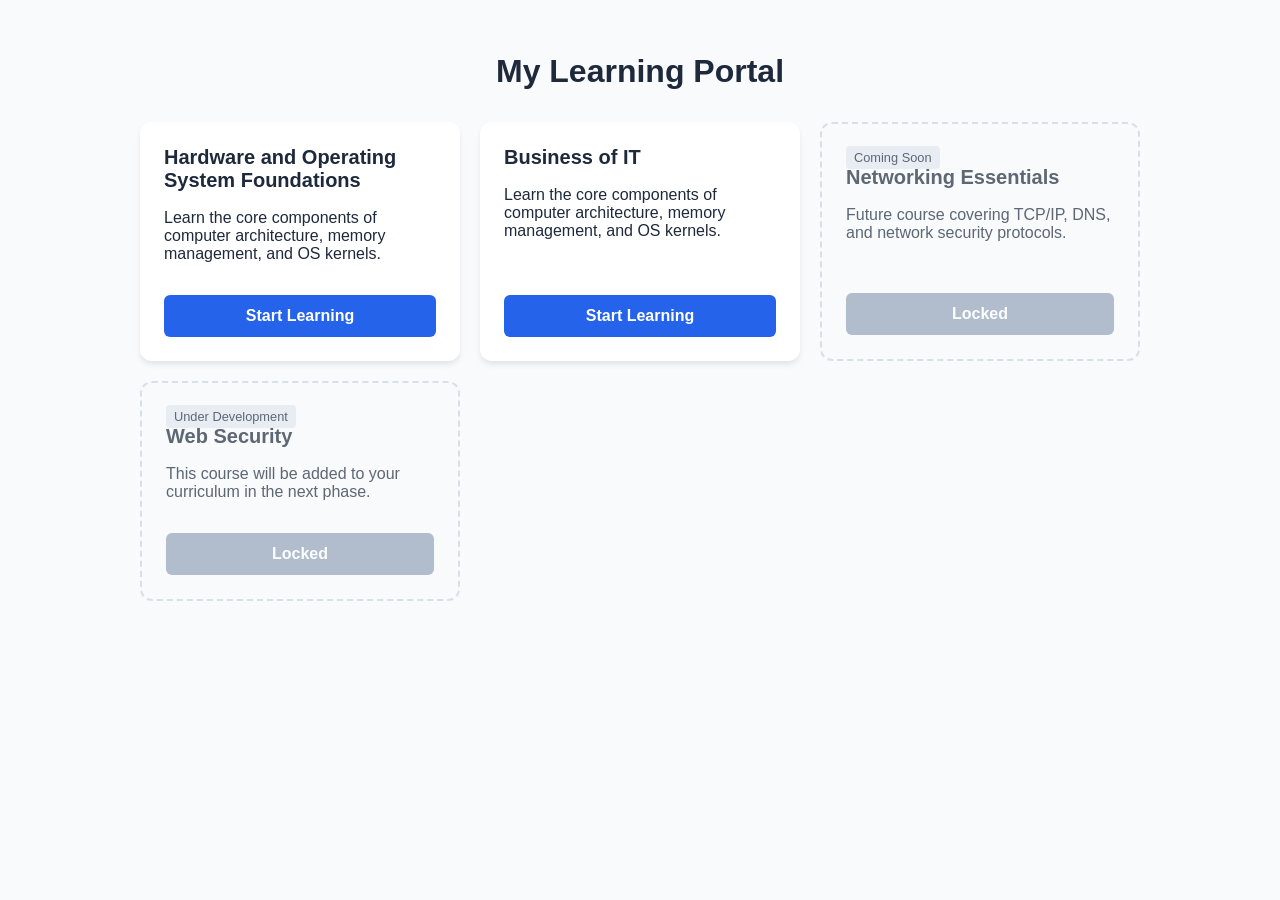
==== commit 862c94d7: "Add files via upload" ====
--- a/index.html
+++ b/index.html
@@ -105,6 +105,13 @@
       </div>
       <a href="data1.html" class="btn">Start Learning</a>
     </div>
+    <div class="card">
+      <div>
+        <h2>Business of IT</h2>
+        <p>Learn the core components of computer architecture, memory management, and OS kernels.</p>
+      </div>
+      <a href="data2.html" class="btn">Start Learning</a>
+    </div>
 
     <div class="card placeholder">
       <div>
